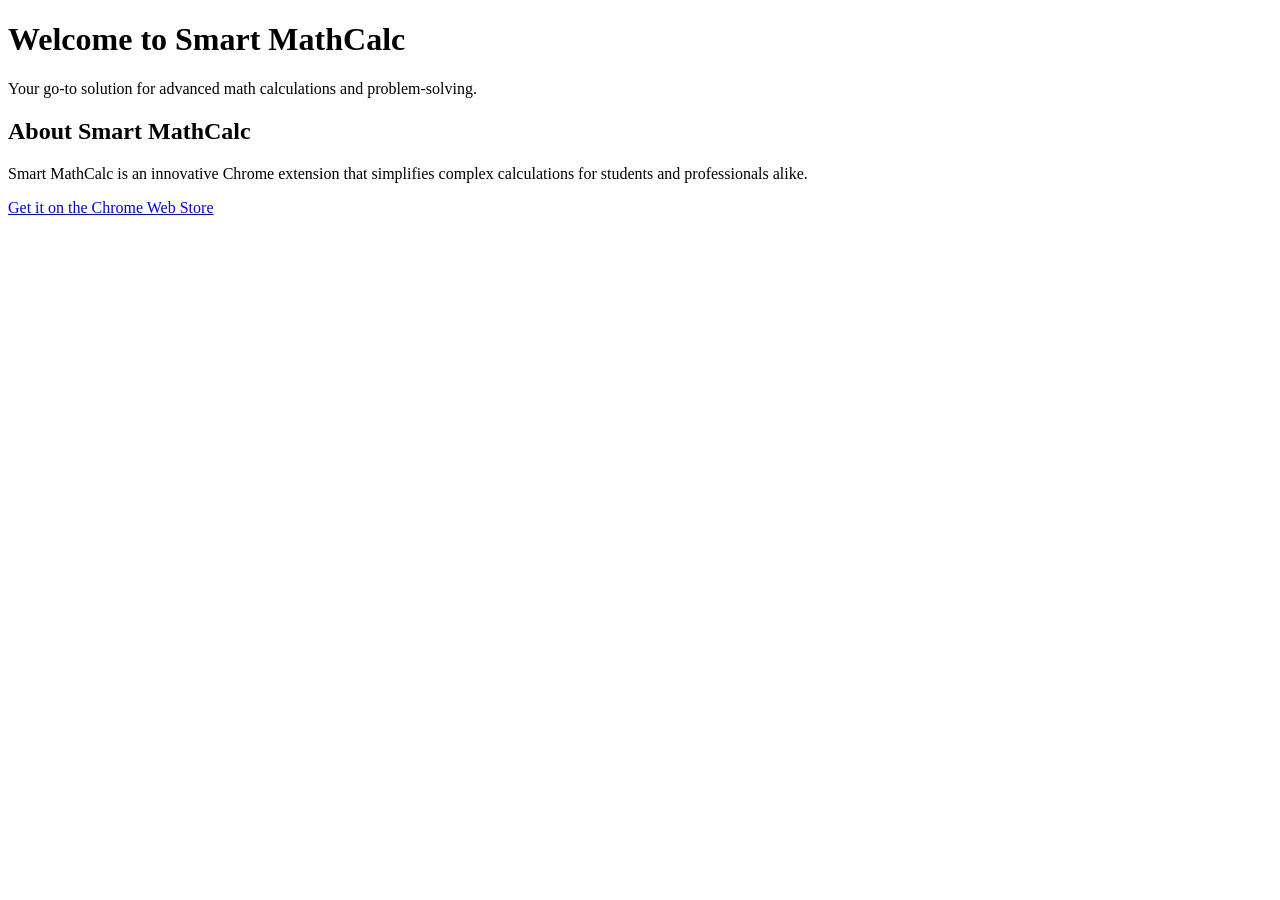
==== index.html @ ab1d6d4e "Create index.html file for Smart MathCalc landing page." ====
<!DOCTYPE html>
<html lang="en">
<head>
    <meta charset="UTF-8">
    <meta name="viewport" content="width=device-width, initial-scale=1.0">
    <title>Smart MathCalc</title>
</head>
<body>
    <header>
        <h1>Welcome to Smart MathCalc</h1>
        <p>Your go-to solution for advanced math calculations and problem-solving.</p>
    </header>
    <main>
        <h2>About Smart MathCalc</h2>
        <p>Smart MathCalc is an innovative Chrome extension that simplifies complex calculations for students and professionals alike.</p>
        <a href="https://chrome.google.com/webstore/detail/smart-mathcalc" target="_blank">Get it on the Chrome Web Store</a>
    </main>
</body>
</html>
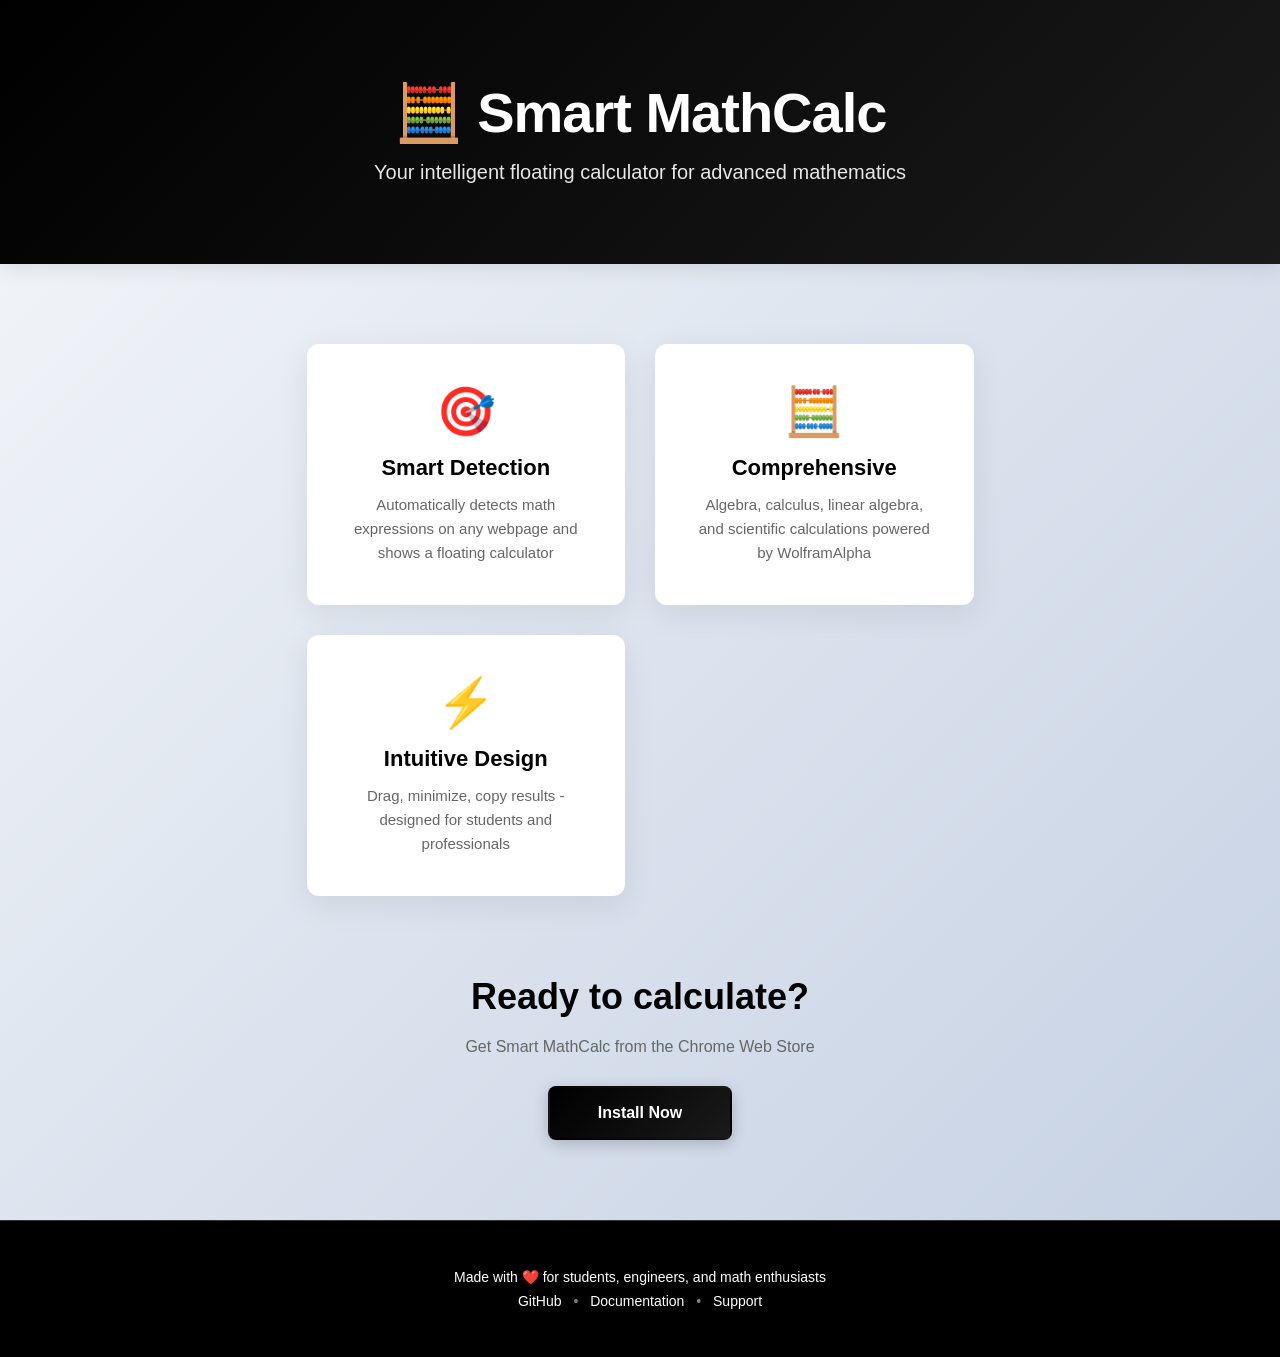
==== commit e2c063b8: "Update index.html for Smart MathCalc extension Updated the title and added a description for the Chr" ====
--- a/index.html
+++ b/index.html
@@ -3,17 +3,238 @@
 <head>
     <meta charset="UTF-8">
     <meta name="viewport" content="width=device-width, initial-scale=1.0">
-    <title>Smart MathCalc</title>
+    <title>Smart MathCalc - Chrome Extension</title>
+    <style>
+        * {
+            margin: 0;
+            padding: 0;
+            box-sizing: border-box;
+        }
+        
+        body {
+            font-family: -apple-system, BlinkMacSystemFont, 'Segoe UI', 'Roboto', sans-serif;
+            background: linear-gradient(135deg, #f5f7fa 0%, #c3cfe2 100%);
+            min-height: 100vh;
+            display: flex;
+            flex-direction: column;
+        }
+        
+        header {
+            background: linear-gradient(135deg, #000000 0%, #1a1a1a 100%);
+            color: #ffffff;
+            padding: 80px 20px;
+            text-align: center;
+            box-shadow: 0 4px 20px rgba(0,0,0,0.1);
+        }
+        
+        header h1 {
+            font-size: 56px;
+            margin-bottom: 15px;
+            font-weight: 700;
+            letter-spacing: -1px;
+        }
+        
+        header .subtitle {
+            font-size: 20px;
+            opacity: 0.9;
+            font-weight: 300;
+        }
+        
+        .container {
+            max-width: 1000px;
+            margin: 0 auto;
+            padding: 80px 20px;
+            flex: 1;
+            display: flex;
+            flex-direction: column;
+            justify-content: center;
+            align-items: center;
+        }
+        
+        .features {
+            display: grid;
+            grid-template-columns: repeat(auto-fit, minmax(280px, 1fr));
+            gap: 30px;
+            margin-bottom: 80px;
+            width: 100%;
+        }
+        
+        .feature {
+            background: white;
+            padding: 40px;
+            border-radius: 12px;
+            box-shadow: 0 8px 32px rgba(0,0,0,0.08);
+            text-align: center;
+            transition: transform 0.3s, box-shadow 0.3s;
+        }
+        
+        .feature:hover {
+            transform: translateY(-5px);
+            box-shadow: 0 12px 48px rgba(0,0,0,0.12);
+        }
+        
+        .feature .icon {
+            font-size: 48px;
+            margin-bottom: 15px;
+        }
+        
+        .feature h3 {
+            font-size: 22px;
+            margin-bottom: 12px;
+            color: #000000;
+            font-weight: 600;
+        }
+        
+        .feature p {
+            color: #666666;
+            line-height: 1.6;
+            font-size: 15px;
+        }
+        
+        .cta-section {
+            text-align: center;
+            width: 100%;
+        }
+        
+        .cta-section h2 {
+            font-size: 36px;
+            margin-bottom: 20px;
+            color: #000000;
+        }
+        
+        .cta-section p {
+            font-size: 16px;
+            color: #666666;
+            margin-bottom: 30px;
+        }
+        
+        .cta-button {
+            display: inline-block;
+            background: linear-gradient(135deg, #000000 0%, #1a1a1a 100%);
+            color: #ffffff;
+            padding: 16px 48px;
+            text-decoration: none;
+            border-radius: 8px;
+            font-weight: 600;
+            font-size: 16px;
+            transition: all 0.3s;
+            box-shadow: 0 4px 16px rgba(0,0,0,0.2);
+            border: 2px solid transparent;
+        }
+        
+        .cta-button:hover {
+            transform: translateY(-2px);
+            box-shadow: 0 8px 24px rgba(0,0,0,0.3);
+            background: linear-gradient(135deg, #1a1a1a 0%, #333333 100%);
+        }
+        
+        .cta-button:active {
+            transform: translateY(0);
+        }
+        
+        footer {
+            background: #000000;
+            color: #ffffff;
+            text-align: center;
+            padding: 40px 20px;
+            border-top: 1px solid #333333;
+        }
+        
+        footer p {
+            margin: 8px 0;
+            font-size: 14px;
+        }
+        
+        footer a {
+            color: #ffffff;
+            text-decoration: none;
+            transition: opacity 0.3s;
+        }
+        
+        footer a:hover {
+            opacity: 0.7;
+        }
+        
+        .links-divider {
+            margin: 0 8px;
+            opacity: 0.5;
+        }
+        
+        @media (max-width: 768px) {
+            header h1 {
+                font-size: 40px;
+            }
+            
+            header .subtitle {
+                font-size: 16px;
+            }
+            
+            .container {
+                padding: 40px 20px;
+            }
+            
+            .features {
+                gap: 20px;
+            }
+            
+            .feature {
+                padding: 30px;
+            }
+            
+            .cta-section h2 {
+                font-size: 28px;
+            }
+            
+            .cta-button {
+                padding: 14px 40px;
+                font-size: 15px;
+            }
+        }
+    </style>
 </head>
 <body>
     <header>
-        <h1>Welcome to Smart MathCalc</h1>
-        <p>Your go-to solution for advanced math calculations and problem-solving.</p>
+        <h1>🧮 Smart MathCalc</h1>
+        <p class="subtitle">Your intelligent floating calculator for advanced mathematics</p>
     </header>
-    <main>
-        <h2>About Smart MathCalc</h2>
-        <p>Smart MathCalc is an innovative Chrome extension that simplifies complex calculations for students and professionals alike.</p>
-        <a href="https://chrome.google.com/webstore/detail/smart-mathcalc" target="_blank">Get it on the Chrome Web Store</a>
-    </main>
+    
+    <div class="container">
+        <div class="features">
+            <div class="feature">
+                <div class="icon">🎯</div>
+                <h3>Smart Detection</h3>
+                <p>Automatically detects math expressions on any webpage and shows a floating calculator</p>
+            </div>
+            
+            <div class="feature">
+                <div class="icon">🧮</div>
+                <h3>Comprehensive</h3>
+                <p>Algebra, calculus, linear algebra, and scientific calculations powered by WolframAlpha</p>
+            </div>
+            
+            <div class="feature">
+                <div class="icon">⚡</div>
+                <h3>Intuitive Design</h3>
+                <p>Drag, minimize, copy results - designed for students and professionals</p>
+            </div>
+        </div>
+        
+        <div class="cta-section">
+            <h2>Ready to calculate?</h2>
+            <p>Get Smart MathCalc from the Chrome Web Store</p>
+            <a href="https://chrome.google.com/webstore/detail/smart-mathcalc" class="cta-button" target="_blank">Install Now</a>
+        </div>
+    </div>
+    
+    <footer>
+        <p>Made with ❤️ for students, engineers, and math enthusiasts</p>
+        <p>
+            <a href="https://github.com/JayTSXF/Smart-MathCalc" target="_blank">GitHub</a>
+            <span class="links-divider">•</span>
+            <a href="https://github.com/JayTSXF/Smart-MathCalc/blob/main/README.md" target="_blank">Documentation</a>
+            <span class="links-divider">•</span>
+            <a href="https://github.com/JayTSXF/Smart-MathCalc/issues" target="_blank">Support</a>
+        </p>
+    </footer>
 </body>
-</html>+</html>
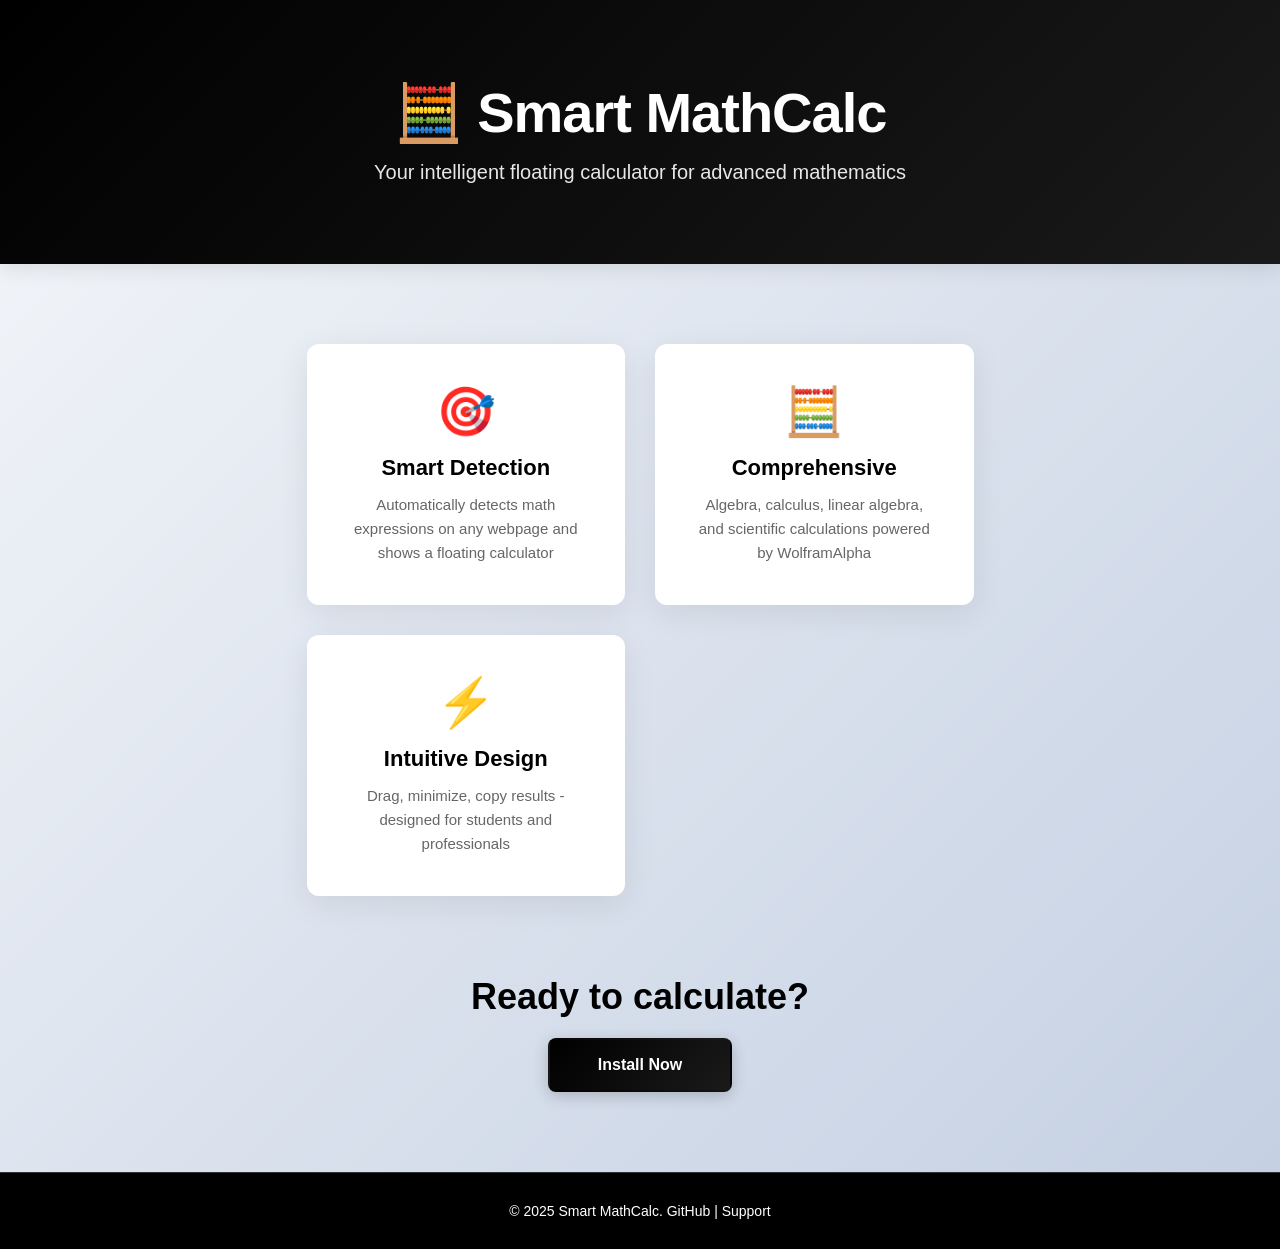
==== commit 7093e207: "Update Updated footer padding and modified links." ====
--- a/index.html
+++ b/index.html
@@ -136,12 +136,8 @@
             background: #000000;
             color: #ffffff;
             text-align: center;
-            padding: 40px 20px;
+            padding: 30px 20px;
             border-top: 1px solid #333333;
-        }
-        
-        footer p {
-            margin: 8px 0;
             font-size: 14px;
         }
         
@@ -153,11 +149,6 @@
         
         footer a:hover {
             opacity: 0.7;
-        }
-        
-        .links-divider {
-            margin: 0 8px;
-            opacity: 0.5;
         }
         
         @media (max-width: 768px) {
@@ -221,20 +212,12 @@
         
         <div class="cta-section">
             <h2>Ready to calculate?</h2>
-            <p>Get Smart MathCalc from the Chrome Web Store</p>
-            <a href="https://chrome.google.com/webstore/detail/smart-mathcalc" class="cta-button" target="_blank">Install Now</a>
+            <a href="https://chromewebstore.google.com/detail/smart-mathcalc/bjabbleabclflmnaogmhgafppkokfcap" class="cta-button" target="_blank">Install Now</a>
         </div>
     </div>
     
     <footer>
-        <p>Made with ❤️ for students, engineers, and math enthusiasts</p>
-        <p>
-            <a href="https://github.com/JayTSXF/Smart-MathCalc" target="_blank">GitHub</a>
-            <span class="links-divider">•</span>
-            <a href="https://github.com/JayTSXF/Smart-MathCalc/blob/main/README.md" target="_blank">Documentation</a>
-            <span class="links-divider">•</span>
-            <a href="https://github.com/JayTSXF/Smart-MathCalc/issues" target="_blank">Support</a>
-        </p>
+        <p>© 2025 Smart MathCalc. <a href="https://github.com/JayTSXF/Smart-MathCalc" target="_blank">GitHub</a> | <a href="https://github.com/JayTSXF/Smart-MathCalc/issues" target="_blank">Support</a></p>
     </footer>
 </body>
 </html>
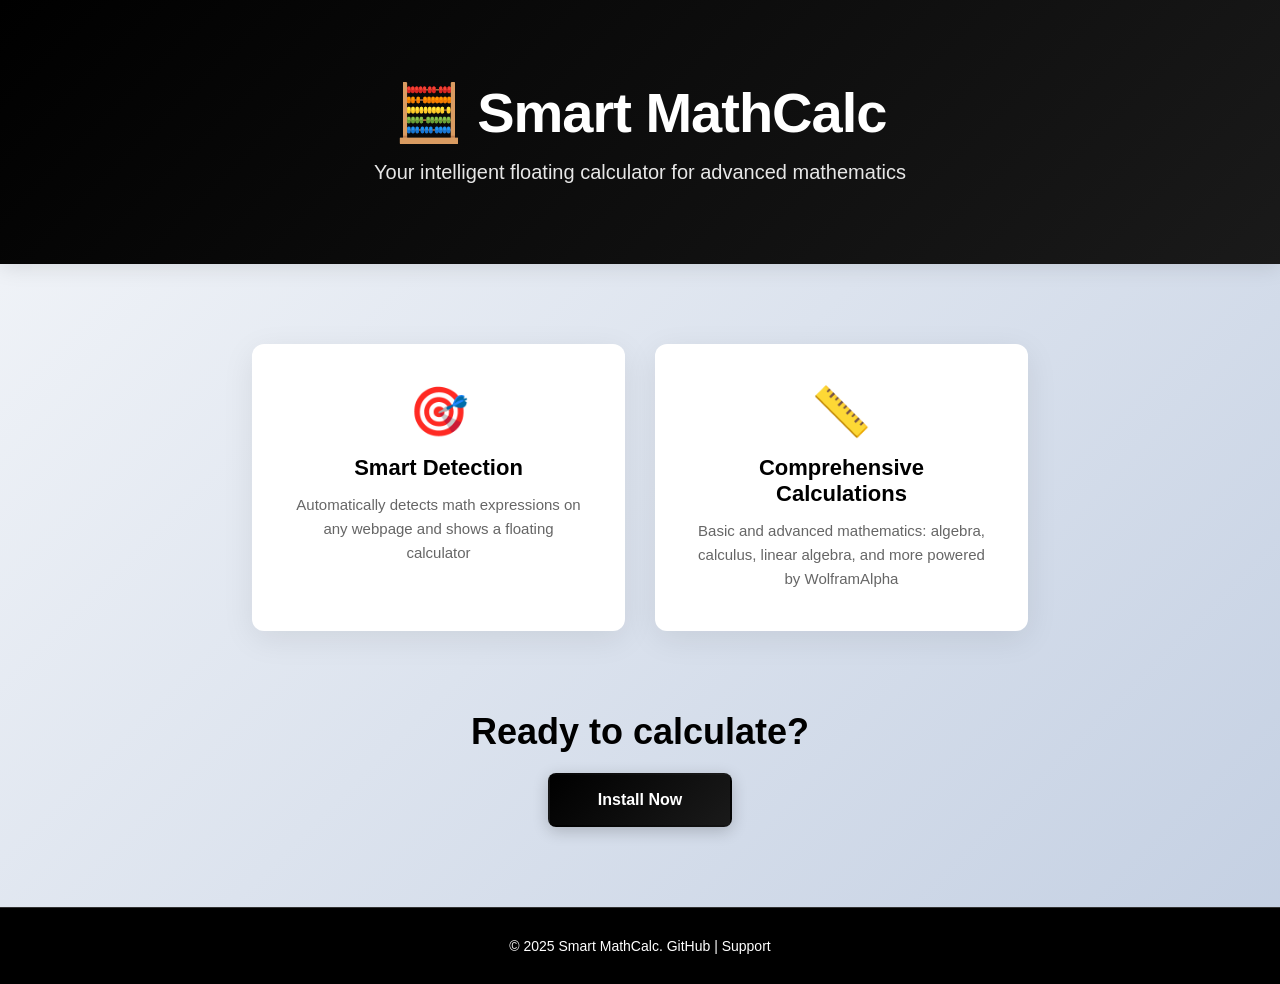
==== commit 5ff58aa8: "Update" ====
--- a/index.html
+++ b/index.html
@@ -198,15 +198,9 @@
             </div>
             
             <div class="feature">
-                <div class="icon">🧮</div>
-                <h3>Comprehensive</h3>
-                <p>Algebra, calculus, linear algebra, and scientific calculations powered by WolframAlpha</p>
-            </div>
-            
-            <div class="feature">
-                <div class="icon">⚡</div>
-                <h3>Intuitive Design</h3>
-                <p>Drag, minimize, copy results - designed for students and professionals</p>
+                <div class="icon">📏</div>
+                <h3>Comprehensive Calculations</h3>
+                <p>Basic and advanced mathematics: algebra, calculus, linear algebra, and more powered by WolframAlpha</p>
             </div>
         </div>
         
@@ -221,3 +215,4 @@
     </footer>
 </body>
 </html>
+</html>
